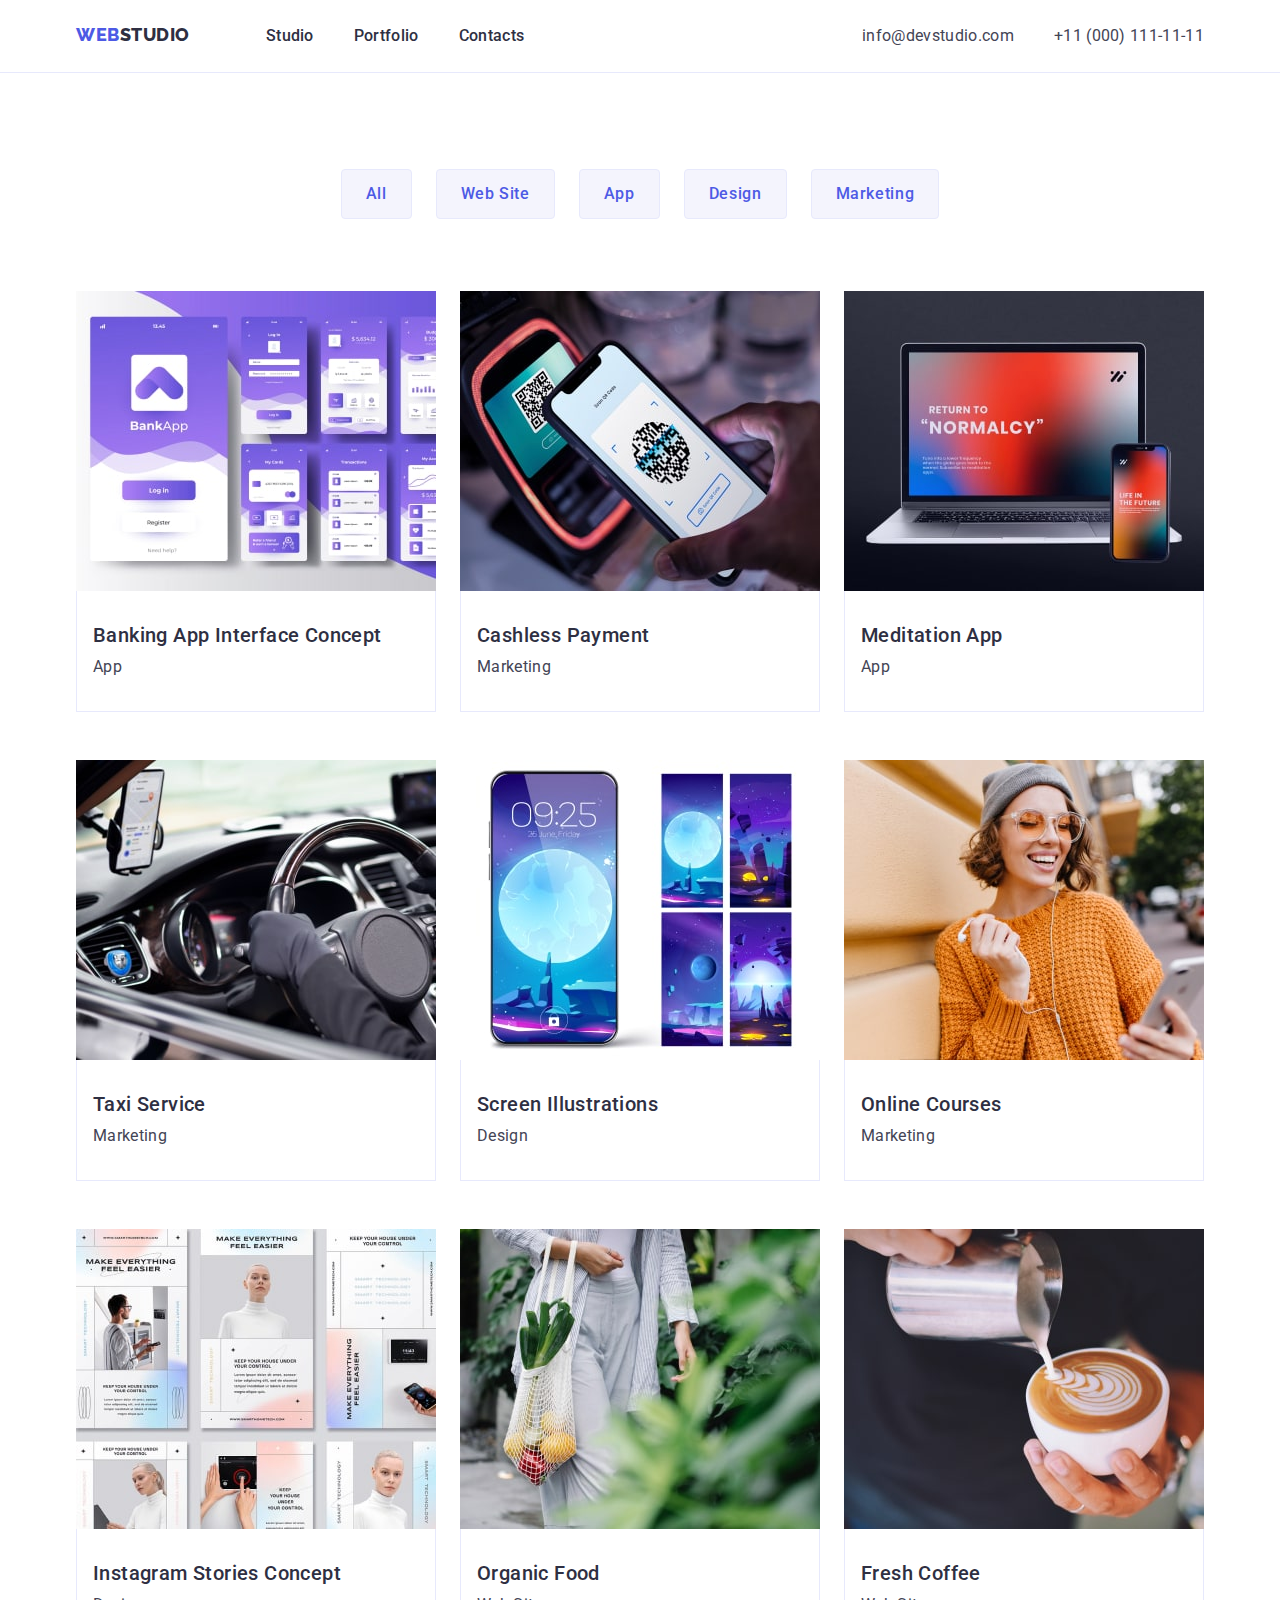
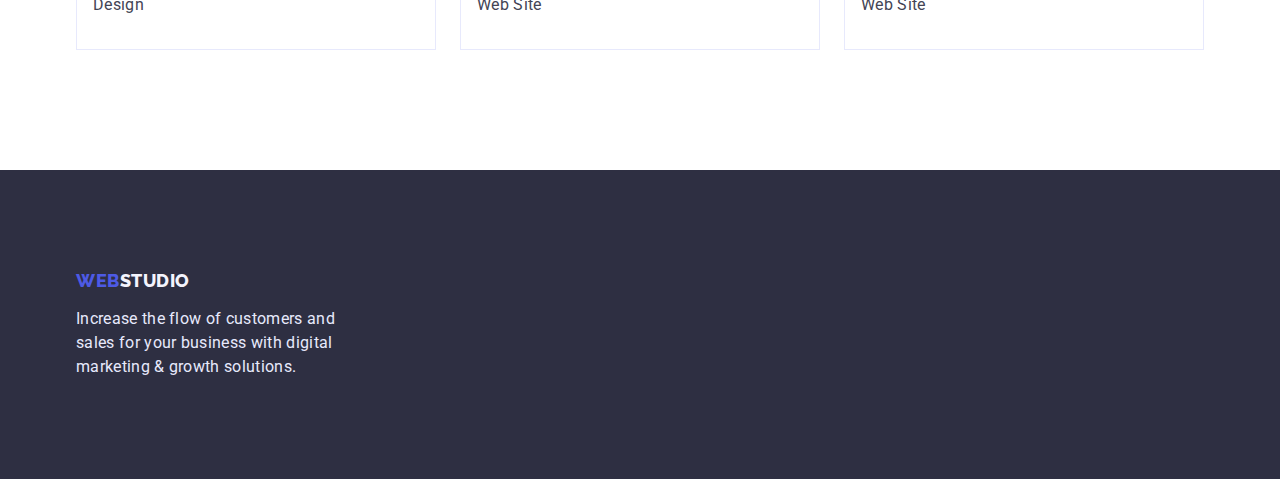
==== portfolio.html @ b729c217 "Initial commit" ====
<!DOCTYPE html>
<html lang="en">
  <head>
    <meta charset="UTF-8" />
    <meta http-equiv="X-UA-Compatible" content="IE=edge" />
    <meta name="viewport" content="width=device-width, initial-scale=1.0" />
    <title>Portfolio</title>
    <link rel="preconnect" href="https://fonts.googleapis.com" />
    <link rel="preconnect" href="https://fonts.gstatic.com" crossorigin />
    <link href="https://fonts.googleapis.com/css2?family=Raleway:wght@800&family=Roboto:wght@400;500;700&display=swap" rel="stylesheet" />
    <!-- normalizer -->
    <link rel="stylesheet" href="https://cdnjs.cloudflare.com/ajax/libs/modern-normalize/1.1.0/modern-normalize.min.css" />
    <!--  -->
    <link rel="stylesheet" href="./css/styles.css" />
  </head>
  <body>
    <!--! the HEADER for everyone -->
    <header class="header-site">
      <div class="container header-container">
        <nav class="nav-site">
          <!-- Logo -->
          <a class="logo link" href="./index.html">Web<span class="logo-studio-header">Studio</span> </a>
          <ul class="menu list">
            <li class="menu-item"><a class="menu-link link" href="./index.html">Studio</a></li>
            <li class="menu-item"><a class="menu-link link" href="./portfolio.html">Portfolio</a></li>
            <li class="menu-item"><a class="menu-link link" href="">Contacts</a></li>
            <!-- Прибрала current  і перехід до контактів через якор #contacts, бо автоперевірка лається -->
          </ul>
        </nav>
        <address class="contacts">
          <ul class="contacts-list list">
            <li class="contacts-item"><a class="contacts-link link" href="mailto:info@devstudio.com">info@devstudio.com</a></li>
            <li class="contacts-item"><a class="contacts-link link" href="tel:+110001111111">+11 (000) 111-11-11</a></li>
          </ul>
        </address>
      </div>
    </header>
    <!--! MAIN -->
    <main>
      <!--? Our projects -->
      <section class="projects">
        <div class="container">
          <!-- Hidden header -->
          <h1 class="hidden-header">Portfolio</h1>
          <!-- Filter -->
          <ul class="selection-portfolio list">
            <li class="selection-item"><button class="selection-btn" type="button">All</button></li>
            <li class="selection-item"><button class="selection-btn" type="button">Web Site</button></li>
            <li class="selection-item"><button class="selection-btn" type="button">App</button></li>
            <li class="selection-item"><button class="selection-btn" type="button">Design</button></li>
            <li class="selection-item"><button class="selection-btn" type="button">Marketing</button></li>
          </ul>
          <!-- Photo gallery of projects -->
          <ul class="projects-list list">
            <li class="projects-item">
              <a class="link" href="">
                <img src="./images/portfolio/banking-app-interface11.jpg" alt="Banking App Screenshots" width="360" height="300" />
                <div class="projects-info">
                  <h2 class="subtitle">Banking App Interface Concept</h2>
                  <p class="projects-text">App</p>
                </div>
              </a>
            </li>
            <li class="projects-item">
              <a class="link" href="">
                <img src="./images/portfolio/cashless-payment12.jpg" alt="laptop and phone with cashless payment application" width="360" height="300" />
                <div class="projects-info">
                  <h2 class="subtitle">Cashless Payment</h2>
                  <p class="projects-text">Marketing</p>
                </div>
              </a>
            </li>
            <li class="projects-item">
              <a class="link" href="">
                <img src="./images/portfolio/meditaion-app13.jpg" alt="laptop and phone with meditation app" width="360" height="300" />
                <div class="projects-info">
                  <h2 class="subtitle">Meditation App</h2>
                  <p class="projects-text">App</p>
                </div>
              </a>
            </li>
            <li class="projects-item">
              <a class="link" href="">
                <img src="./images/portfolio/taxi-service21.jpg" alt="taxi app phone" width="360" height="300" />
                <div class="projects-info">
                  <h2 class="subtitle">Taxi Service</h2>
                  <p class="projects-text">Marketing</p>
                </div>
              </a>
            </li>
            <li class="projects-item">
              <a class="link" href="">
                <img src="./images/portfolio/screen-illustrations22.jpg" alt="phone screen pictures" width="360" height="300" />
                <div class="projects-info">
                  <h2 class="subtitle">Screen Illustrations</h2>
                  <p class="projects-text">Design</p>
                </div>
              </a>
            </li>
            <li class="projects-item">
              <a class="link" href="">
                <img src="./images/portfolio/online-courses23.jpg" alt="girl looking at the phone" width="360" height="300" />
                <div class="projects-info">
                  <h2 class="subtitle">Online Courses</h2>
                  <p class="projects-text">Marketing</p>
                </div>
              </a>
            </li>
            <li class="projects-item">
              <a class="link" href="">
                <img src="./images/portfolio/instagram-concept31.jpg" alt="instagram stories" width="360" height="300" />
                <div class="projects-info">
                  <h2 class="subtitle">Instagram Stories Concept</h2>
                  <p class="projects-text">Design</p>
                </div>
              </a>
            </li>
            <li class="projects-item">
              <a class="link" href="">
                <img src="./images/portfolio/organic-food32.jpg" alt="fruits and vegetables in a bag" width="360" height="300" />
                <div class="projects-info">
                  <h2 class="subtitle">Organic Food</h2>
                  <p class="projects-text">Web Site</p>
                </div>
              </a>
            </li>
            <li class="projects-item">
              <a class="link" href="">
                <img src="./images/portfolio/fresh-coffee33.jpg" alt="cup of coffee" width="360" height="300" />
                <div class="projects-info">
                  <h2 class="subtitle">Fresh Coffee</h2>
                  <p class="projects-text">Web Site</p>
                </div>
              </a>
            </li>
          </ul>
        </div>
      </section>
    </main>
    <!--! the FOOTER for everyone -->
    <footer class="footer-site">
      <div class="container">
        <!-- Logo -->
        <div class="footer-info">
          <a class="logo logo-footer link" href="./index.html">Web<span class="logo-studio-footer">Studio</span> </a>
          <p class="footer-text">Increase the flow of customers and sales for your business with digital marketing & growth solutions.</p>
        </div>
      </div>
    </footer>
  </body>
</html>
---- css/styles.css ----
:root {
  --color-dark: #2e2f42;
  --color-text: #434455;
  --color-primary-brand: #4d5ae5;
  --color-pressed-state: #404bbf;
  --color-accent: #e7e9fc;
  --color-light: #f4f4fd;
  --color-title-site: #ffffff;
  --default-big-gap: 120px;
  --default-small-gap: 24px;
}

body {
  font-family: "Roboto", sans-serif;
  /* paragraph text color */
  font-size: 16px;
  line-height: 1.5;
  letter-spacing: 0.02em;
  color: var(--color-text);
}

/*! ********************** COMPONENTS ***********************/
h1,
h2,
h3,
p {
  margin-top: 0;
  margin-bottom: 0;
}

img {
  display: block;
  max-width: 100%;
  height: auto;
}

.list {
  list-style: none;
  margin-top: 0;
  margin-bottom: 0;
  padding-left: 0;
}

.link {
  text-decoration: none;
}
.container {
  width: 1158px;
  padding-left: 15px;
  padding-right: 15px;
  margin: 0 auto;
}
.hidden-header {
  /* display: none; */
  position: absolute;
  width: 1px;
  height: 1px;
  margin: -1px;
  border: 0;
  padding: 0;
  white-space: nowrap;
  clip-path: inset(100%);
  clip: rect(0 0 0 0);
  overflow: hidden;
}

.subtitle {
  margin-bottom: calc(var(--default-small-gap) / 3);
  font-weight: 500;
  font-size: 20px;
  line-height: 1.2;
  letter-spacing: 0.02em;
  color: var(--color-dark);
}
.title {
  margin-bottom: 72px;
  font-size: 36px;
  line-height: 1.11;
  letter-spacing: 0.02em;
  text-transform: capitalize;
  color: var(--color-dark);
  text-align: center;
}
.profession {
  font-size: 16px;
}
/* Хоч ця якість по замовченню від браузера + наслідується від body але задала чтоб виконати вимоги автоперевірки */
/*! ********************** / COMPONENTS ***********************/

/*! ***************** HEADER (for everyone)******************/
.header-site {
  padding-top: var(--default-small-gap);
  padding-bottom: var(--default-small-gap);
  background-color: var(--color-title-site);
  border-bottom: 1px solid var(--color-accent);
}

.header-container {
  display: flex;
  justify-content: space-between;
  align-items: center;
}

.nav-site {
  display: flex;
}
/*?============== Logo  ==============*/
/*== components for all logs ==*/
.logo {
  margin-right: 76px;
  font-family: "Raleway", sans-serif;
  font-weight: 800;
  font-size: 18px;
  line-height: 1.17;
  /* Хоч на проекті у figma стоїть 24рх. А 24:18 =1.33 але задала  1.17чтоб виконати вимоги автоперевірки */
  text-transform: uppercase;
  letter-spacing: 0.03em;
  color: var(--color-primary-brand);
}

/*== / for all logs ==*/

.logo-studio-header {
  color: var(--color-dark);
}
.logo-studio-footer {
  color: var(--color-light);
}
/*?============== / Logo  ==============*/

/*?============== Menu  ==============*/
.menu-link {
  font-weight: 500;
  font-size: 16px;
  line-height: 1.5;
  letter-spacing: 0.02em;
  color: var(--color-dark);
}
.menu-link:hover,
.menu-link:focus,
.menu-link:active {
  color: var(--color-pressed-state);
}
/* .menu .menu-link.current {
  color: var(--color-pressed-state);
}  автоперевірка цього не розуміє*/

.menu {
  display: flex;
  gap: 40px;
}
/* .menu-item:not(:last-child) {
  margin-right: 40px;
} */

/*?============== / Menu  ==============*/

/*?============== Contacts  ==============*/

.contacts {
  font-style: normal;
}
.contacts-list {
  display: flex;
  gap: 40px;
}

.contacts-link {
  line-height: 1.5;
  letter-spacing: 0.02em;
  color: var(--color-text);
}

.contacts-link:hover,
.contacts-link:focus {
  color: var(--color-pressed-state);
}
/*?============== / Contacts  ==============*/
/*! ********************** / HEADER ***********************/

/*%%%%%%%%%%%%%%%%%%%%%%%% MAIN PAGE %%%%%%%%%%%%%%%%%%%%%%%%*/

/*! ********************** MAIN INDEX  ***********************/
/*?============== Hero  ==============*/
.hero {
  background-color: var(--color-dark);
  text-align: center;
  padding-top: 188px;
  padding-bottom: 188px;
}

.title-site {
  display: block;
  max-width: 496px;
  margin: 0 auto calc(2 * var(--default-small-gap));
  font-size: 56px;
  line-height: 1.07;
  text-align: center;
  letter-spacing: 0.02em;
  color: var(--color-title-site);
}
.order-btn {
  padding: 16px 32px;
  min-width: 169px;
  background: var(--color-primary-brand);
  box-shadow: 0px 4px 4px rgba(0, 0, 0, 0.15);
  border-radius: 4px;
  border: none;

  /* Button Text */
  font-family: inherit;
  font-style: normal;
  font-weight: 500;
  font-size: 16px;
  line-height: 1.5;
  letter-spacing: 0.04em;
  color: var(--color-title-site);
}
.order-btn:hover,
.order-btn:focus {
  background-color: var(--color-pressed-state);
}
.order-btn {
  cursor: pointer;
}
/*?============== / 1 Hero  ==============*/

/*?=========== 2 About our company  ===========*/
/* Styles for <h2 class="hidden-header">, <h3 class="subtitle"> are defined in the COMPONENTS section. <p> inherits styles from body */

.about-company {
  padding-top: var(--default-big-gap);
  padding-bottom: var(--default-big-gap);
}
.about-company-list {
  display: flex;
  gap: var(--default-small-gap);
}
.about-company-item {
  width: calc((100% -3 * var(--default-small-gap)) / 4);
}
/* .about-company-item:not(:last-child) {
  margin-right: 24px;
} */

/*?=========== / About our company  ===========*/

/*?=========== 3 What are we doing  ===========*/
/* Styles for <h2 class="title"> are defined in the COMPONENTS section. */
.doing {
  padding-bottom: var(--default-big-gap);
}
.doing-list {
  display: flex;
  gap: var(--default-small-gap);
}
/* .doing-item:not(:last-child) {
  padding-right: 24px;
} */
/*?=========== / What are we doing  ===========*/

/*?=========== 4 Our Team  ===========*/
.team {
  background-color: var(--color-light);
  padding-top: var(--default-big-gap);
  padding-bottom: var(--default-big-gap);
}
/* Styles for <h2 class="title">,  <h3 class="subtitle"> are defined in the COMPONENTS section. <p> inherits styles from body */

.team-list {
  display: flex;

  gap: var(--default-small-gap);
}

.team-item {
  flex-basis: calc((100% - 3 * var(--default-small-gap)) / 4);
  box-shadow: 0px 1px 6px rgba(46, 47, 66, 0.08), 0px 1px 1px rgba(46, 47, 66, 0.16), 0px 2px 1px rgba(46, 47, 66, 0.08);
  border-radius: 0px 0px 4px 4px;
}

.team-info {
  background-color: var(--color-title-site);
  text-align: center;
  padding: 32px 0;
  border-radius: 0px 0px 4px 4px;
}

/* .team-item:not(:last-child) {
  margin-right: 24px;
} */
.profession {
  text-align: center;
}

/*?=========== / Our Team  ===========*/
/*! ********************* / MAIN INDEX *********************/

/*%%%%%%%%%%%%%%%%%%%%%%%% / MAIN PAGE %%%%%%%%%%%%%%%%%%%%%%%%*/

/*%%%%%%%%%%%%%%%%%%%%%%%% PORTFOLIO %%%%%%%%%%%%%%%%%%%%%%%%*/
/*! ********************  MAIN PORTFOLIO*********************/
/*?=========== Our projects  ===========*/

/* Styles for <h2 class="hidden-header">,  are defined in the COMPONENTS section. */
/*?============== Filter ==============*/

.projects {
  padding-top: 96px;
  padding-bottom: var(--default-big-gap);
}
.selection-portfolio {
  display: flex;
  justify-content: center;
  gap: var(--default-small-gap);
  margin-bottom: 72px;
}

.selection-btn {
  background: var(--color-light);
  border: 1px solid var(--color-accent);
  border-radius: 4px;
  padding: 12px 24px;

  /* Button Text */
  font-family: inherit;
  font-weight: 500;
  font-size: 16px;
  line-height: 1.5;
  letter-spacing: 0.04em;
  color: var(--color-primary-brand);
}
.selection-btn:hover,
.selection-btn:focus {
  background-color: var(--color-pressed-state);
  color: var(--color-title-site);
}
.selection-btn {
  cursor: pointer;
}

/*?============== / Filter ==============*/

/*?========= /Photo gallery of projects ==========*/

.projects-list {
  display: flex;
  flex-wrap: wrap;
  gap: calc(2 * var(--default-small-gap)) var(--default-small-gap);
}

.projects-item {
  flex-basis: calc((100% - 2 * var(--default-small-gap)) / 3);
}

.projects-info {
  padding: 32px 16px;
  background: var(--color-title-site);
  border-left: 1px solid var(--color-accent);
  border-bottom: 1px solid var(--color-accent);
  border-right: 1px solid var(--color-accent);
}

/* Styles for  <h2 class="subtitle"> are defined in the COMPONENTS section. <p> inherits styles from body (except color)*/
.projects-text {
  color: var(--color-text);
}

/*?========= / Photo gallery of projects ==========*/
/*! ******************** / MAIN PORTFOLIO *********************/
/*%%%%%%%%%%%%%%%%%%%%%%%% /PORTFOLIO %%%%%%%%%%%%%%%%%%%%%%%%*/

/*! ***************** FOOTER (for everyone)******************/
.footer-site {
  background: var(--color-dark);
  padding-top: 100px;
  padding-bottom: 100px;
}

.logo-footer {
  display: block;
  margin-right: 0;
  margin-bottom: 16px;
}
.footer-text {
  color: var(--color-accent);
}
.footer-info {
  max-width: 264px;
}
/*! ********************** / FOOTER ***********************/
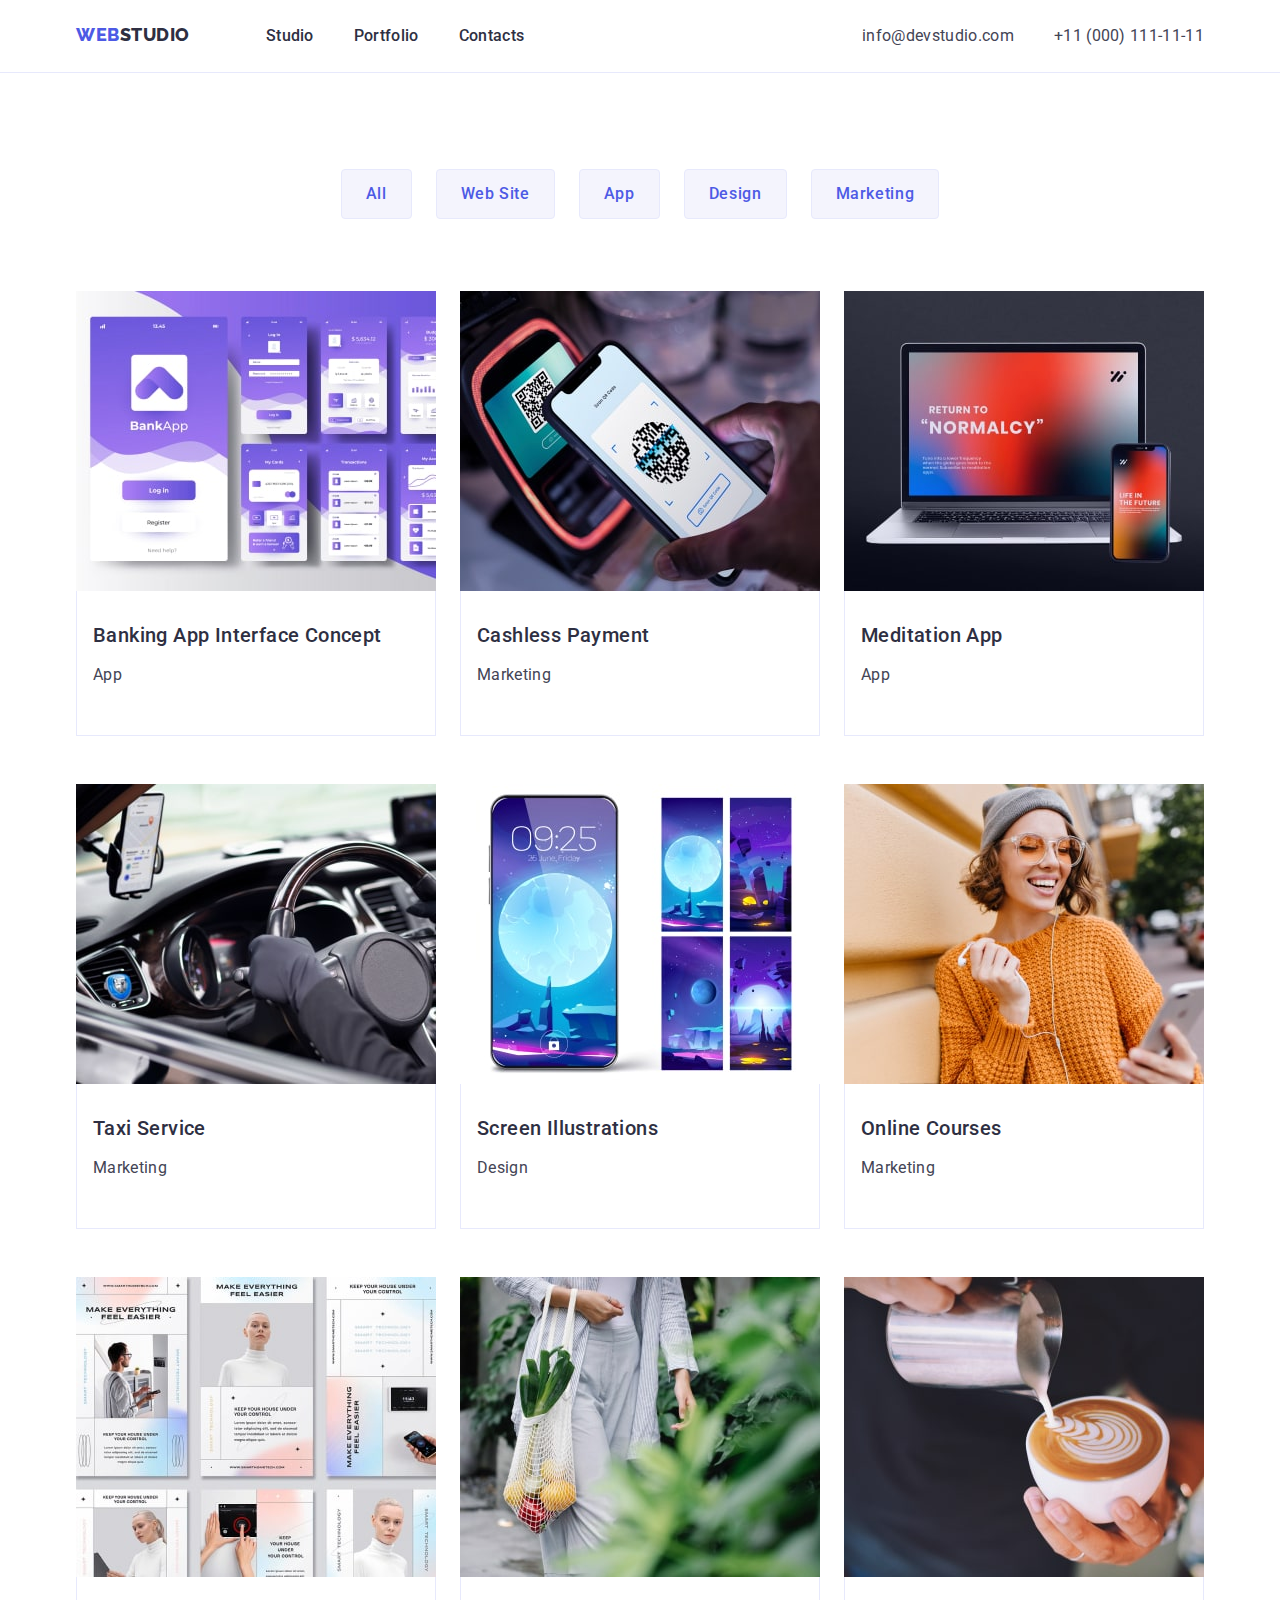
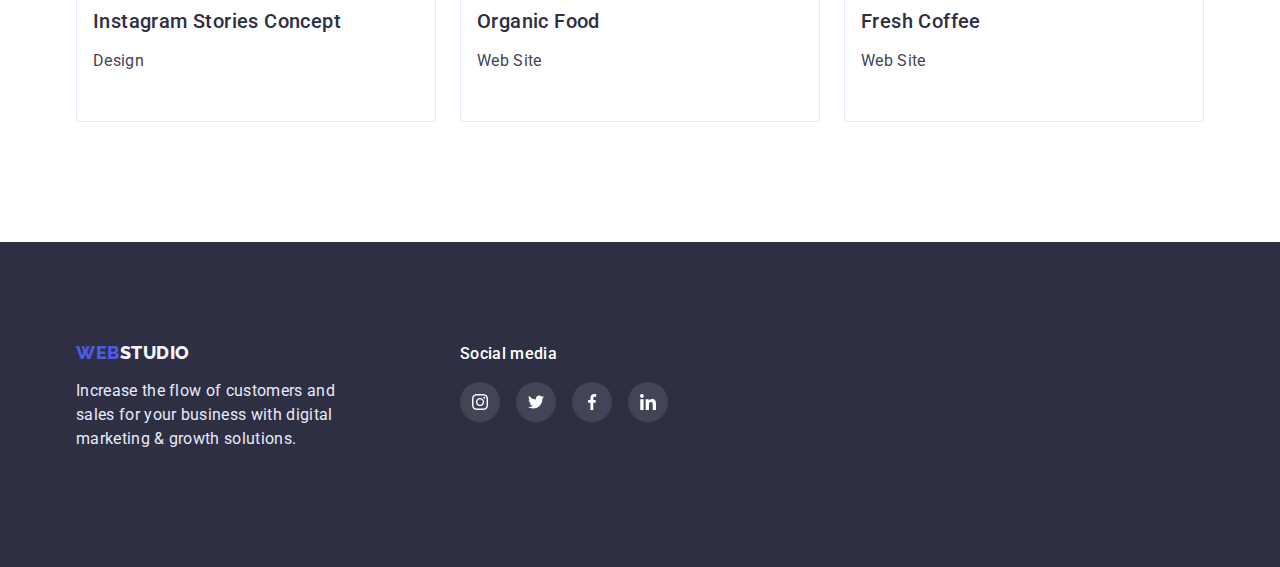
==== commit cede0eb6: "add decor" ====
--- a/portfolio.html
+++ b/portfolio.html
@@ -139,12 +139,48 @@
     </main>
     <!--! the FOOTER for everyone -->
     <footer class="footer-site">
-      <div class="container">
+      <div class="container footer-cotainer">
         <!-- Logo -->
         <div class="footer-info">
           <a class="logo logo-footer link" href="./index.html">Web<span class="logo-studio-footer">Studio</span> </a>
           <p class="footer-text">Increase the flow of customers and sales for your business with digital marketing & growth solutions.</p>
         </div>
+
+        <!-- footer contacts in social networks footer -->
+        <div class="footer-social-icon">
+          <h4 class="footer-social-title">Social media</h4>
+          <ul class="social-icon-list list">
+            <li class="social-icon-item">
+              <a class="social-icon-link" href="#">
+                <svg class="social-icon-img">
+                  <use href="./images/decor/icons.svg#icon-instagram"></use>
+                </svg>
+              </a>
+            </li>
+            <li class="social-icon-item">
+              <a class="social-icon-link" href="#">
+                <svg class="social-icon-img">
+                  <use href="./images/decor/icons.svg#icon-twitter"></use>
+                </svg>
+              </a>
+            </li>
+            <li class="social-icon-item">
+              <a class="social-icon-link" href="#">
+                <svg class="social-icon-img">
+                  <use href="./images/decor/icons.svg#icon-facebook"></use>
+                </svg>
+              </a>
+            </li>
+            <li class="social-icon-item">
+              <a class="social-icon-link" href="#">
+                <svg class="social-icon-img">
+                  <use href="./images/decor/icons.svg#icon-linkedin"></use>
+                </svg>
+              </a>
+            </li>
+          </ul>
+        </div>
+        <!-- / footer contacts in social networks -->
       </div>
     </footer>
   </body>
--- a/css/styles.css
+++ b/css/styles.css
@@ -6,6 +6,7 @@
   --color-accent: #e7e9fc;
   --color-light: #f4f4fd;
   --color-title-site: #ffffff;
+  --color-grey-icon: #8e8f99;
   --default-big-gap: 120px;
   --default-small-gap: 24px;
 }
@@ -23,7 +24,7 @@
 h1,
 h2,
 h3,
-p {
+h4 p {
   margin-top: 0;
   margin-bottom: 0;
 }
@@ -73,7 +74,7 @@
   color: var(--color-dark);
 }
 .title {
-  margin-bottom: 72px;
+  margin-bottom: calc(3 * (var(--default-small-gap)));
   font-size: 36px;
   line-height: 1.11;
   letter-spacing: 0.02em;
@@ -184,6 +185,13 @@
 /*?============== Hero  ==============*/
 .hero {
   background-color: var(--color-dark);
+  background-image: linear-gradient(rgba(46, 47, 66, 0.7), rgba(46, 47, 66, 0.7)), url(../images/decor/hero.jpg);
+  background-repeat: no-repeat;
+  background-position: center;
+  background-size: cover;
+  max-width: 1440px;
+  margin-left: auto;
+  margin-right: auto;
   text-align: center;
   padding-top: 188px;
   padding-bottom: 188px;
@@ -239,9 +247,25 @@
 .about-company-item {
   width: calc((100% -3 * var(--default-small-gap)) / 4);
 }
+
 /* .about-company-item:not(:last-child) {
   margin-right: 24px;
 } */
+.about-company-icon {
+  display: flex;
+  width: 264px;
+  height: 112px;
+  padding: 0;
+  margin-bottom: 8px;
+  background: #f4f4fd;
+  border-radius: 4px;
+  justify-content: center;
+  align-items: center;
+}
+.company-icon {
+  width: 64px;
+  height: 64px;
+}
 
 /*?=========== / About our company  ===========*/
 
@@ -282,7 +306,7 @@
 .team-info {
   background-color: var(--color-title-site);
   text-align: center;
-  padding: 32px 0;
+  padding: 32px 16px;
   border-radius: 0px 0px 4px 4px;
 }
 
@@ -291,9 +315,89 @@
 } */
 .profession {
   text-align: center;
-}
-
+  margin-bottom: calc(var(--default-small-gap) / 3);
+}
+
+/* <!-- contacts in social networks --> */
+.social-icon {
+  margin: 0;
+  padding: 0;
+}
+.social-icon-list {
+  display: flex;
+  justify-content: space-between;
+  align-items: center;
+}
+
+.social-icon-link {
+  margin: 0;
+  padding: 0;
+  display: flex;
+}
+
+.social-icon-item {
+  display: flex;
+  justify-content: center;
+  align-items: center;
+  width: 40px;
+  height: 40px;
+  border-radius: 50% 50%;
+  background: var(--color-primary-brand);
+}
+.social-icon-img {
+  width: 16px;
+  height: 16px;
+  fill: var(--color-title-site);
+}
+.social-icon-item:hover {
+  background: var(--color-pressed-state);
+}
+/* <!-- /contacts in social networks --> */
 /*?=========== / Our Team  ===========*/
+
+/*?=========== 5 Customers  ===========*/
+
+.customers {
+  padding-top: var(--default-big-gap);
+  padding-bottom: var(--default-big-gap);
+  padding-left: auto;
+  padding-right: auto;
+}
+.customers-list {
+  display: flex;
+  gap: var(--default-small-gap);
+  margin: 0;
+  padding: 0;
+}
+
+.customers-item {
+  border: 1px solid var(--color-grey-icon);
+  border-radius: 4px;
+  display: flex;
+  justify-content: center;
+  align-items: center;
+}
+.customers-link {
+  margin: 0;
+  padding: 0;
+}
+.customers-img {
+  /* width: calc((100% -5 * var(--default-small-gap)) / 6); */
+  width: 168px;
+  height: 88px;
+  fill: var(--color-grey-icon);
+}
+.customers-img:hover,
+.customers-img:focus,
+.customers-img:active {
+  fill: var(--color-pressed-state);
+}
+.customers-item:hover,
+.customers-item:focus,
+.customers-item:active {
+  border: 1px solid var(--color-pressed-state);
+}
+
 /*! ********************* / MAIN INDEX *********************/
 
 /*%%%%%%%%%%%%%%%%%%%%%%%% / MAIN PAGE %%%%%%%%%%%%%%%%%%%%%%%%*/
@@ -352,7 +456,9 @@
 .projects-item {
   flex-basis: calc((100% - 2 * var(--default-small-gap)) / 3);
 }
-
+.projects-item:hover {
+  box-shadow: 0px 1px 6px rgba(46, 47, 66, 0.08), 0px 1px 1px rgba(46, 47, 66, 0.16), 0px 2px 1px rgba(46, 47, 66, 0.08);
+}
 .projects-info {
   padding: 32px 16px;
   background: var(--color-title-site);
@@ -376,6 +482,10 @@
   padding-top: 100px;
   padding-bottom: 100px;
 }
+.footer-cotainer {
+  display: flex;
+  align-items: flex-start;
+}
 
 .logo-footer {
   display: block;
@@ -387,5 +497,30 @@
 }
 .footer-info {
   max-width: 264px;
-}
+  margin-right: var(--default-big-gap);
+}
+
+.footer-social-icon {
+  width: 208px;
+  height: 80px;
+}
+.footer-social-title {
+  margin-top: 0;
+  margin-bottom: 16px;
+  font-style: normal;
+  font-weight: 500;
+  font-size: 16px;
+  line-height: 1.5em;
+  letter-spacing: 0.02em;
+
+  color: var(--color-title-site);
+}
+.footer-social-icon .social-icon-item {
+  background-color: rgba(255, 255, 255, 0.1);
+}
+
+.footer-social-icon .social-icon-item:hover {
+  background-color: #31d0aa;
+}
+
 /*! ********************** / FOOTER ***********************/
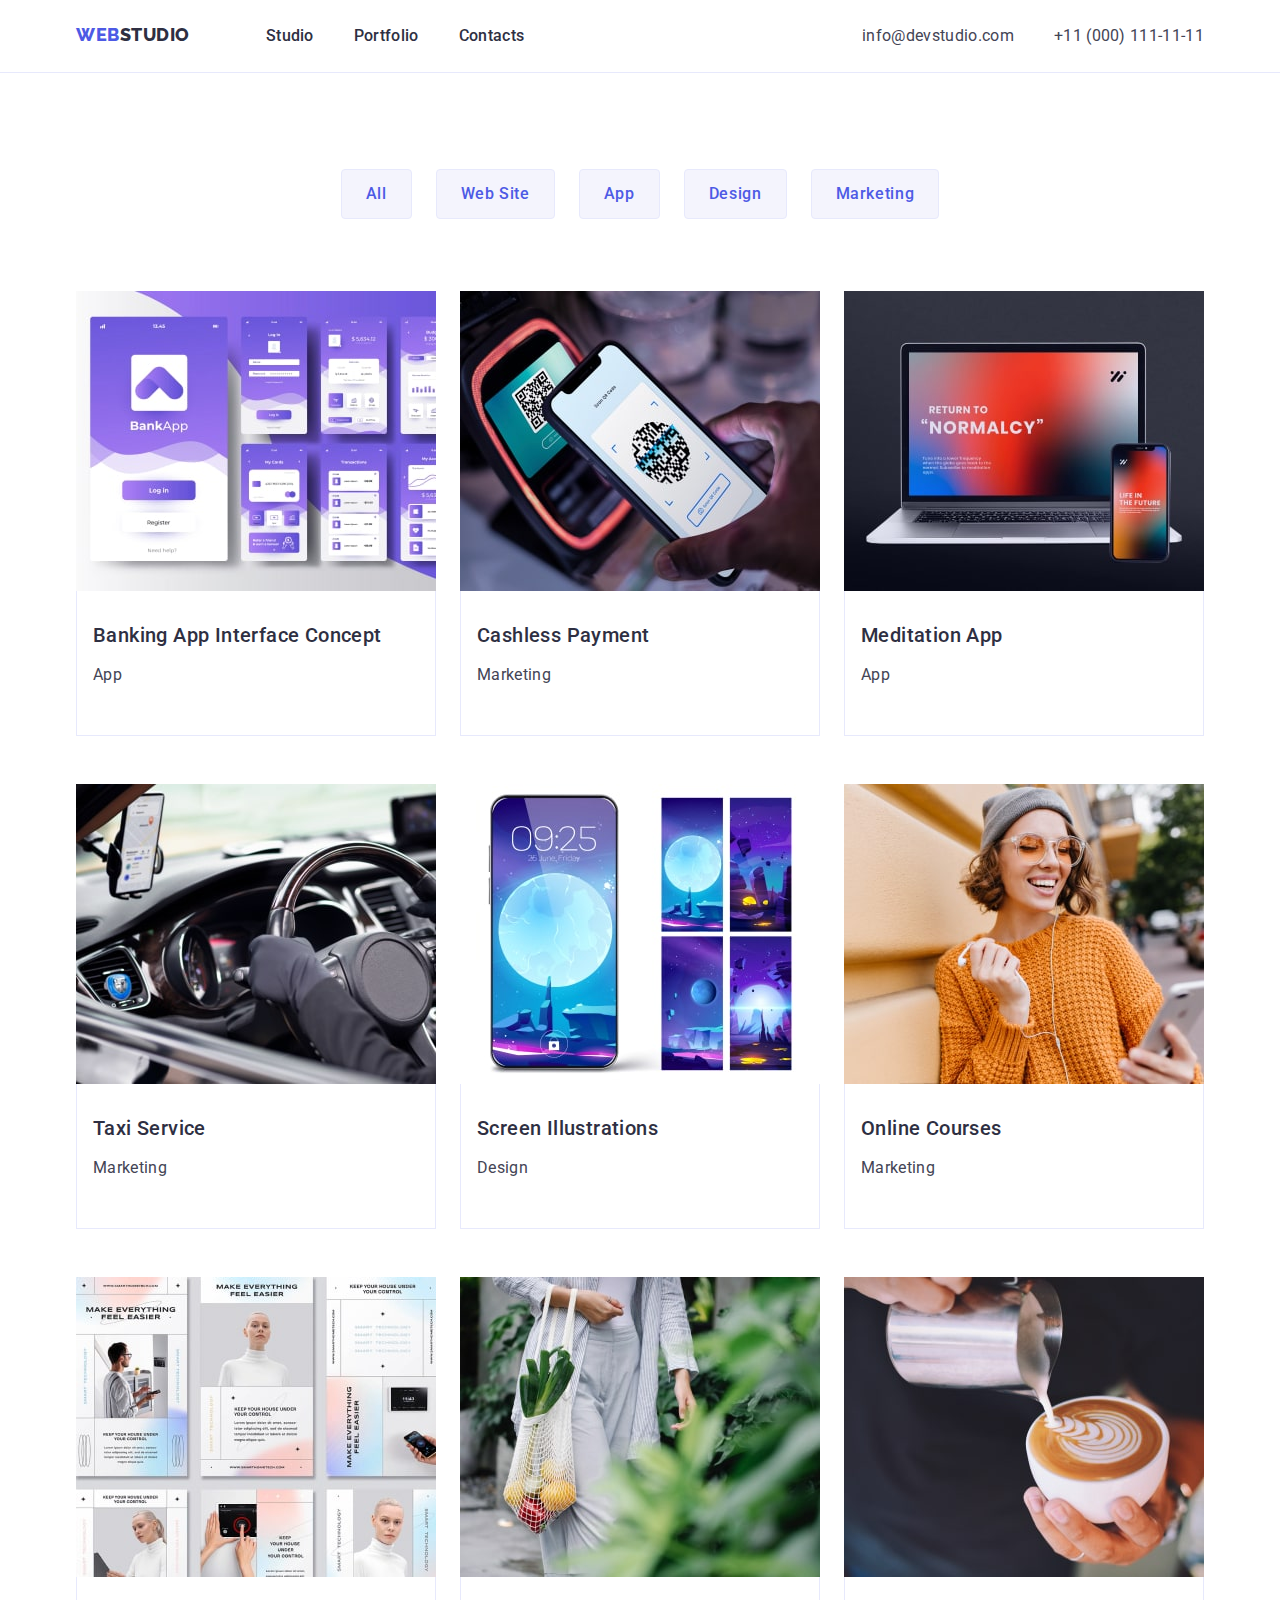
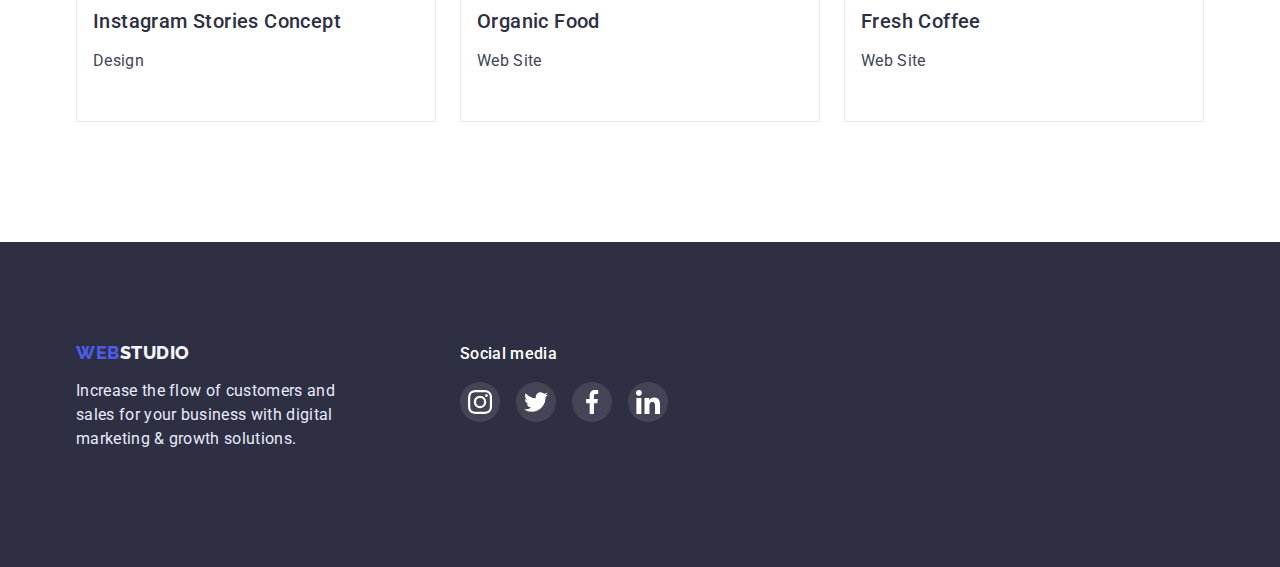
==== commit 522d3166: "fix" ====
--- a/portfolio.html
+++ b/portfolio.html
@@ -149,31 +149,31 @@
         <!-- footer contacts in social networks footer -->
         <div class="footer-social-icon">
           <h4 class="footer-social-title">Social media</h4>
-          <ul class="social-icon-list list">
-            <li class="social-icon-item">
-              <a class="social-icon-link" href="#">
-                <svg class="social-icon-img">
+          <ul class="footer-social-icon-list list">
+            <li class="footer-social-icon-item">
+              <a class="footer-social-icon-link" href="#">
+                <svg class="footer-social-icon-img">
                   <use href="./images/decor/icons.svg#icon-instagram"></use>
                 </svg>
               </a>
             </li>
-            <li class="social-icon-item">
-              <a class="social-icon-link" href="#">
-                <svg class="social-icon-img">
+            <li class="footer-social-icon-item">
+              <a class="footer-social-icon-link" href="#">
+                <svg class="footer-social-icon-img">
                   <use href="./images/decor/icons.svg#icon-twitter"></use>
                 </svg>
               </a>
             </li>
-            <li class="social-icon-item">
-              <a class="social-icon-link" href="#">
-                <svg class="social-icon-img">
+            <li class="footer-social-icon-item">
+              <a class="footer-social-icon-link" href="#">
+                <svg class="footer-social-icon-img">
                   <use href="./images/decor/icons.svg#icon-facebook"></use>
                 </svg>
               </a>
             </li>
-            <li class="social-icon-item">
-              <a class="social-icon-link" href="#">
-                <svg class="social-icon-img">
+            <li class="footer-social-icon-item">
+              <a class="footer-social-icon-link" href="#">
+                <svg class="footer-social-icon-img">
                   <use href="./images/decor/icons.svg#icon-linkedin"></use>
                 </svg>
               </a>
--- a/css/styles.css
+++ b/css/styles.css
@@ -85,6 +85,7 @@
 .profession {
   font-size: 16px;
 }
+
 /* Хоч ця якість по замовченню від браузера + наслідується від body але задала чтоб виконати вимоги автоперевірки */
 /*! ********************** / COMPONENTS ***********************/
 
@@ -105,6 +106,7 @@
 .nav-site {
   display: flex;
 }
+
 /*?============== Logo  ==============*/
 /*== components for all logs ==*/
 .logo {
@@ -124,9 +126,11 @@
 .logo-studio-header {
   color: var(--color-dark);
 }
+
 .logo-studio-footer {
   color: var(--color-light);
 }
+
 /*?============== / Logo  ==============*/
 
 /*?============== Menu  ==============*/
@@ -137,19 +141,18 @@
   letter-spacing: 0.02em;
   color: var(--color-dark);
 }
+
 .menu-link:hover,
 .menu-link:focus,
 .menu-link:active {
   color: var(--color-pressed-state);
 }
-/* .menu .menu-link.current {
-  color: var(--color-pressed-state);
-}  автоперевірка цього не розуміє*/
 
 .menu {
   display: flex;
   gap: 40px;
 }
+
 /* .menu-item:not(:last-child) {
   margin-right: 40px;
 } */
@@ -161,6 +164,7 @@
 .contacts {
   font-style: normal;
 }
+
 .contacts-list {
   display: flex;
   gap: 40px;
@@ -176,6 +180,7 @@
 .contacts-link:focus {
   color: var(--color-pressed-state);
 }
+
 /*?============== / Contacts  ==============*/
 /*! ********************** / HEADER ***********************/
 
@@ -186,7 +191,7 @@
 .hero {
   background-color: var(--color-dark);
   background-image: linear-gradient(rgba(46, 47, 66, 0.7), rgba(46, 47, 66, 0.7)), url(../images/decor/hero.jpg);
-  background-repeat: no-repeat;
+
   background-position: center;
   background-size: cover;
   max-width: 1440px;
@@ -207,6 +212,7 @@
   letter-spacing: 0.02em;
   color: var(--color-title-site);
 }
+
 .order-btn {
   padding: 16px 32px;
   min-width: 169px;
@@ -224,13 +230,16 @@
   letter-spacing: 0.04em;
   color: var(--color-title-site);
 }
+
 .order-btn:hover,
 .order-btn:focus {
   background-color: var(--color-pressed-state);
 }
+
 .order-btn {
   cursor: pointer;
 }
+
 /*?============== / 1 Hero  ==============*/
 
 /*?=========== 2 About our company  ===========*/
@@ -240,10 +249,12 @@
   padding-top: var(--default-big-gap);
   padding-bottom: var(--default-big-gap);
 }
+
 .about-company-list {
   display: flex;
   gap: var(--default-small-gap);
 }
+
 .about-company-item {
   width: calc((100% -3 * var(--default-small-gap)) / 4);
 }
@@ -262,6 +273,7 @@
   justify-content: center;
   align-items: center;
 }
+
 .company-icon {
   width: 64px;
   height: 64px;
@@ -274,10 +286,12 @@
 .doing {
   padding-bottom: var(--default-big-gap);
 }
+
 .doing-list {
   display: flex;
   gap: var(--default-small-gap);
 }
+
 /* .doing-item:not(:last-child) {
   padding-right: 24px;
 } */
@@ -289,6 +303,7 @@
   padding-top: var(--default-big-gap);
   padding-bottom: var(--default-big-gap);
 }
+
 /* Styles for <h2 class="title">,  <h3 class="subtitle"> are defined in the COMPONENTS section. <p> inherits styles from body */
 
 .team-list {
@@ -306,7 +321,7 @@
 .team-info {
   background-color: var(--color-title-site);
   text-align: center;
-  padding: 32px 16px;
+  padding: 32px 0;
   border-radius: 0px 0px 4px 4px;
 }
 
@@ -323,35 +338,42 @@
   margin: 0;
   padding: 0;
 }
+
 .social-icon-list {
   display: flex;
-  justify-content: space-between;
-  align-items: center;
-}
-
-.social-icon-link {
-  margin: 0;
-  padding: 0;
-  display: flex;
+
+  justify-content: center;
+  gap: var(--default-small-gap);
 }
 
 .social-icon-item {
-  display: flex;
-  justify-content: center;
-  align-items: center;
   width: 40px;
   height: 40px;
-  border-radius: 50% 50%;
+}
+
+.social-icon-link {
+  width: 100%;
+  height: 100%;
+  margin: 0;
+  padding: 0;
+  display: flex;
+  border-radius: 50%;
   background: var(--color-primary-brand);
-}
+  display: flex;
+  align-items: center;
+  justify-content: center;
+}
+
 .social-icon-img {
   width: 16px;
   height: 16px;
   fill: var(--color-title-site);
 }
-.social-icon-item:hover {
+
+.social-icon-link:hover {
   background: var(--color-pressed-state);
 }
+
 /* <!-- /contacts in social networks --> */
 /*?=========== / Our Team  ===========*/
 
@@ -363,6 +385,7 @@
   padding-left: auto;
   padding-right: auto;
 }
+
 .customers-list {
   display: flex;
   gap: var(--default-small-gap);
@@ -377,21 +400,25 @@
   justify-content: center;
   align-items: center;
 }
+
 .customers-link {
   margin: 0;
   padding: 0;
 }
+
 .customers-img {
   /* width: calc((100% -5 * var(--default-small-gap)) / 6); */
   width: 168px;
   height: 88px;
   fill: var(--color-grey-icon);
 }
+
 .customers-img:hover,
 .customers-img:focus,
 .customers-img:active {
   fill: var(--color-pressed-state);
 }
+
 .customers-item:hover,
 .customers-item:focus,
 .customers-item:active {
@@ -413,6 +440,7 @@
   padding-top: 96px;
   padding-bottom: var(--default-big-gap);
 }
+
 .selection-portfolio {
   display: flex;
   justify-content: center;
@@ -434,11 +462,14 @@
   letter-spacing: 0.04em;
   color: var(--color-primary-brand);
 }
+
 .selection-btn:hover,
 .selection-btn:focus {
   background-color: var(--color-pressed-state);
   color: var(--color-title-site);
-}
+  box-shadow: 0px 3px 1px rgba(0, 0, 0, 0.1), 0px 2px 1px rgba(0, 0, 0, 0.08), 0px 2px 2px rgba(0, 0, 0, 0.12);
+}
+
 .selection-btn {
   cursor: pointer;
 }
@@ -456,9 +487,11 @@
 .projects-item {
   flex-basis: calc((100% - 2 * var(--default-small-gap)) / 3);
 }
+
 .projects-item:hover {
   box-shadow: 0px 1px 6px rgba(46, 47, 66, 0.08), 0px 1px 1px rgba(46, 47, 66, 0.16), 0px 2px 1px rgba(46, 47, 66, 0.08);
 }
+
 .projects-info {
   padding: 32px 16px;
   background: var(--color-title-site);
@@ -482,6 +515,7 @@
   padding-top: 100px;
   padding-bottom: 100px;
 }
+
 .footer-cotainer {
   display: flex;
   align-items: flex-start;
@@ -492,9 +526,11 @@
   margin-right: 0;
   margin-bottom: 16px;
 }
+
 .footer-text {
   color: var(--color-accent);
 }
+
 .footer-info {
   max-width: 264px;
   margin-right: var(--default-big-gap);
@@ -504,6 +540,7 @@
   width: 208px;
   height: 80px;
 }
+
 .footer-social-title {
   margin-top: 0;
   margin-bottom: 16px;
@@ -515,11 +552,38 @@
 
   color: var(--color-title-site);
 }
-.footer-social-icon .social-icon-item {
+
+.footer-social-icon-list {
+  display: flex;
+  justify-content: center;
+  gap: 16px;
+}
+
+.footer-social-icon-item {
+  width: 40px;
+  height: 40px;
+}
+
+.footer-social-icon-link {
+  width: 100%;
+  height: 100%;
+  margin: 0;
+  padding: 0;
+  display: flex;
+  border-radius: 50%;
   background-color: rgba(255, 255, 255, 0.1);
-}
-
-.footer-social-icon .social-icon-item:hover {
+  display: flex;
+  align-items: center;
+  justify-content: center;
+}
+
+.footer-social-icon-img {
+  width: 24px;
+  height: 24px;
+  fill: var(--color-title-site);
+}
+
+.footer-social-icon-link:hover {
   background-color: #31d0aa;
 }
 
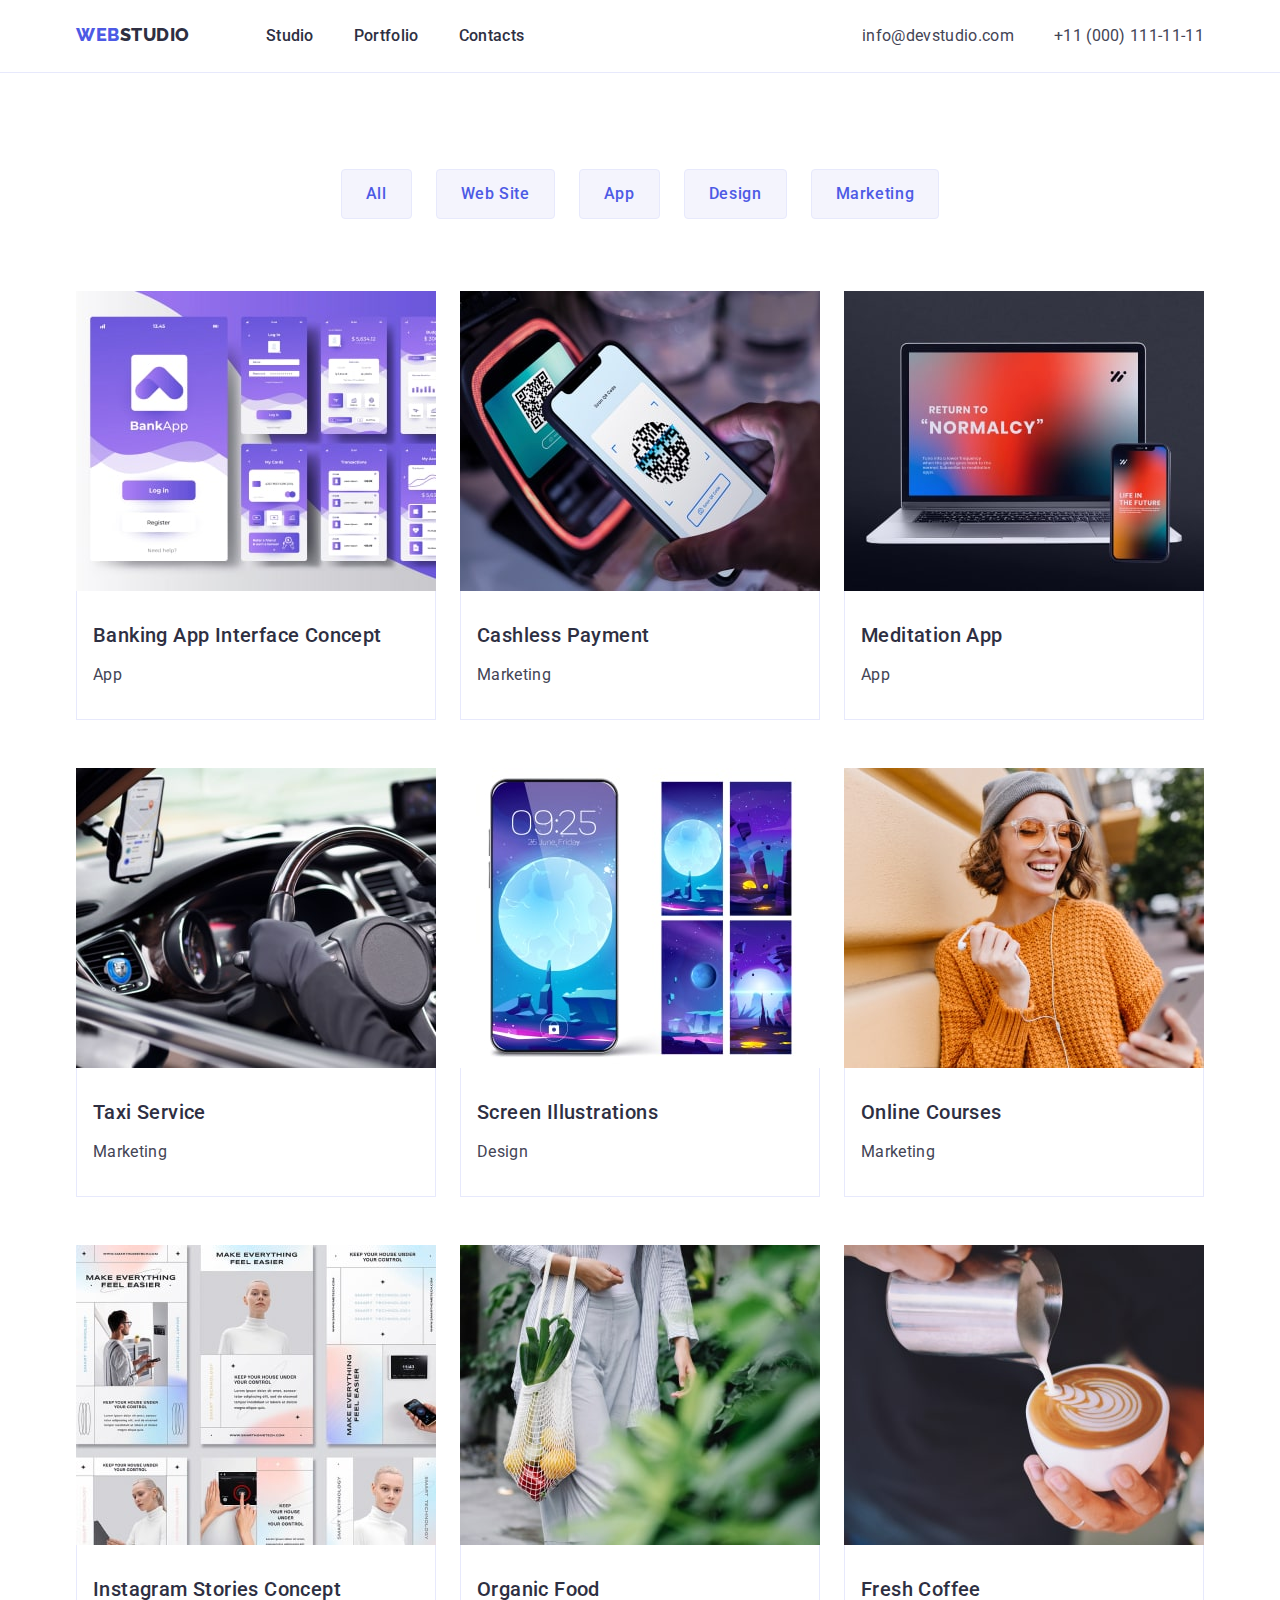
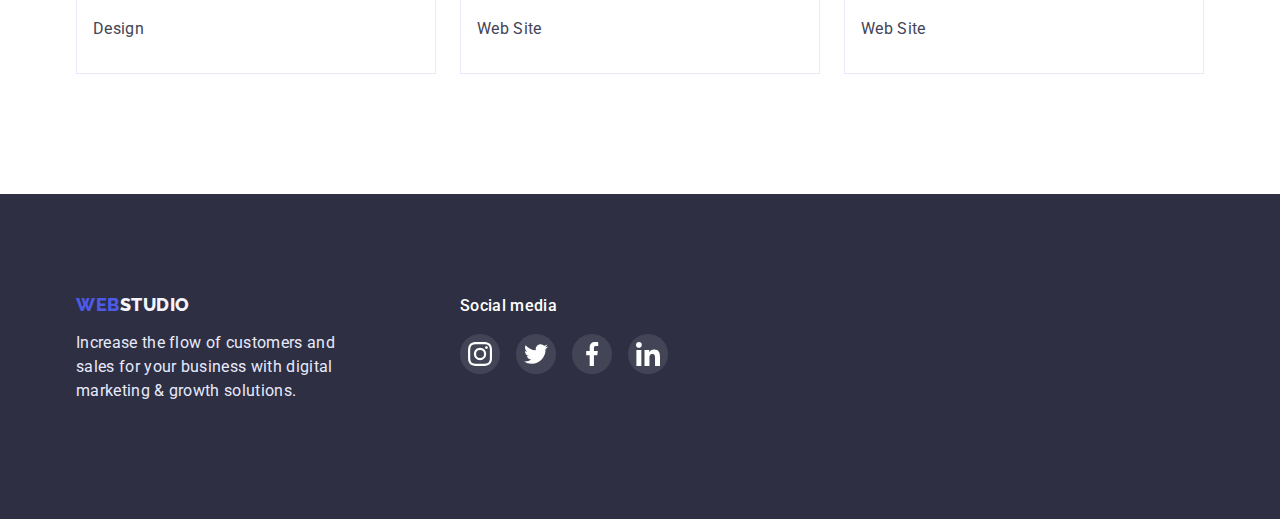
==== commit ac18a351: "fixed" ====
--- a/portfolio.html
+++ b/portfolio.html
@@ -53,7 +53,7 @@
           <!-- Photo gallery of projects -->
           <ul class="projects-list list">
             <li class="projects-item">
-              <a class="link" href="">
+              <a class="projects-link link" href="">
                 <img src="./images/portfolio/banking-app-interface11.jpg" alt="Banking App Screenshots" width="360" height="300" />
                 <div class="projects-info">
                   <h2 class="subtitle">Banking App Interface Concept</h2>
@@ -62,7 +62,7 @@
               </a>
             </li>
             <li class="projects-item">
-              <a class="link" href="">
+              <a class="projects-link link" href="">
                 <img src="./images/portfolio/cashless-payment12.jpg" alt="laptop and phone with cashless payment application" width="360" height="300" />
                 <div class="projects-info">
                   <h2 class="subtitle">Cashless Payment</h2>
@@ -71,7 +71,7 @@
               </a>
             </li>
             <li class="projects-item">
-              <a class="link" href="">
+              <a class="projects-link link" href="">
                 <img src="./images/portfolio/meditaion-app13.jpg" alt="laptop and phone with meditation app" width="360" height="300" />
                 <div class="projects-info">
                   <h2 class="subtitle">Meditation App</h2>
@@ -80,7 +80,7 @@
               </a>
             </li>
             <li class="projects-item">
-              <a class="link" href="">
+              <a class="projects-link link" href="">
                 <img src="./images/portfolio/taxi-service21.jpg" alt="taxi app phone" width="360" height="300" />
                 <div class="projects-info">
                   <h2 class="subtitle">Taxi Service</h2>
@@ -89,7 +89,7 @@
               </a>
             </li>
             <li class="projects-item">
-              <a class="link" href="">
+              <a class="projects-link link" href="">
                 <img src="./images/portfolio/screen-illustrations22.jpg" alt="phone screen pictures" width="360" height="300" />
                 <div class="projects-info">
                   <h2 class="subtitle">Screen Illustrations</h2>
@@ -98,7 +98,7 @@
               </a>
             </li>
             <li class="projects-item">
-              <a class="link" href="">
+              <a class="projects-link link" href="">
                 <img src="./images/portfolio/online-courses23.jpg" alt="girl looking at the phone" width="360" height="300" />
                 <div class="projects-info">
                   <h2 class="subtitle">Online Courses</h2>
@@ -107,7 +107,7 @@
               </a>
             </li>
             <li class="projects-item">
-              <a class="link" href="">
+              <a class="projects-link link" href="">
                 <img src="./images/portfolio/instagram-concept31.jpg" alt="instagram stories" width="360" height="300" />
                 <div class="projects-info">
                   <h2 class="subtitle">Instagram Stories Concept</h2>
@@ -116,7 +116,7 @@
               </a>
             </li>
             <li class="projects-item">
-              <a class="link" href="">
+              <a class="projects-link link" href="">
                 <img src="./images/portfolio/organic-food32.jpg" alt="fruits and vegetables in a bag" width="360" height="300" />
                 <div class="projects-info">
                   <h2 class="subtitle">Organic Food</h2>
@@ -125,7 +125,7 @@
               </a>
             </li>
             <li class="projects-item">
-              <a class="link" href="">
+              <a class="projects-link link" href="">
                 <img src="./images/portfolio/fresh-coffee33.jpg" alt="cup of coffee" width="360" height="300" />
                 <div class="projects-info">
                   <h2 class="subtitle">Fresh Coffee</h2>
--- a/css/styles.css
+++ b/css/styles.css
@@ -194,7 +194,10 @@
 
   background-position: center;
   background-size: cover;
+background-repeat: no-repeat;
+
   max-width: 1440px;
+  height: 600px;
   margin-left: auto;
   margin-right: auto;
   text-align: center;
@@ -264,11 +267,13 @@
 } */
 .about-company-icon {
   display: flex;
-  width: 264px;
+
+  /* width: 264px; */
+
   height: 112px;
   padding: 0;
   margin-bottom: 8px;
-  background: #f4f4fd;
+  background: var(--color-light);
   border-radius: 4px;
   justify-content: center;
   align-items: center;
@@ -334,13 +339,11 @@
 }
 
 /* <!-- contacts in social networks --> */
-.social-icon {
+
+.social-icon-list {
+  display: flex;
   margin: 0;
   padding: 0;
-}
-
-.social-icon-list {
-  display: flex;
 
   justify-content: center;
   gap: var(--default-small-gap);
@@ -394,6 +397,15 @@
 }
 
 .customers-item {
+  align-items: center;
+  width: calc((100% - 5 * var(--default-small-gap)) / 6);
+}
+
+.customers-link {
+  display: block;
+  margin: 0;
+  padding: 0;
+  height: 88px;
   border: 1px solid var(--color-grey-icon);
   border-radius: 4px;
   display: flex;
@@ -401,15 +413,9 @@
   align-items: center;
 }
 
-.customers-link {
-  margin: 0;
-  padding: 0;
-}
-
 .customers-img {
-  /* width: calc((100% -5 * var(--default-small-gap)) / 6); */
-  width: 168px;
-  height: 88px;
+  width: 104px;
+  height: 56px;
   fill: var(--color-grey-icon);
 }
 
@@ -419,9 +425,9 @@
   fill: var(--color-pressed-state);
 }
 
-.customers-item:hover,
-.customers-item:focus,
-.customers-item:active {
+.customers-link:hover,
+.customers-link:focus,
+.customers-link:active {
   border: 1px solid var(--color-pressed-state);
 }
 
@@ -468,6 +474,7 @@
   background-color: var(--color-pressed-state);
   color: var(--color-title-site);
   box-shadow: 0px 3px 1px rgba(0, 0, 0, 0.1), 0px 2px 1px rgba(0, 0, 0, 0.08), 0px 2px 2px rgba(0, 0, 0, 0.12);
+  border-color: var(--color-pressed-state);
 }
 
 .selection-btn {
@@ -488,7 +495,11 @@
   flex-basis: calc((100% - 2 * var(--default-small-gap)) / 3);
 }
 
-.projects-item:hover {
+.projects-link {
+  display: block;
+}
+
+.projects-link:hover {
   box-shadow: 0px 1px 6px rgba(46, 47, 66, 0.08), 0px 1px 1px rgba(46, 47, 66, 0.16), 0px 2px 1px rgba(46, 47, 66, 0.08);
 }
 
@@ -503,6 +514,7 @@
 /* Styles for  <h2 class="subtitle"> are defined in the COMPONENTS section. <p> inherits styles from body (except color)*/
 .projects-text {
   color: var(--color-text);
+  margin-bottom: 0;
 }
 
 /*?========= / Photo gallery of projects ==========*/
